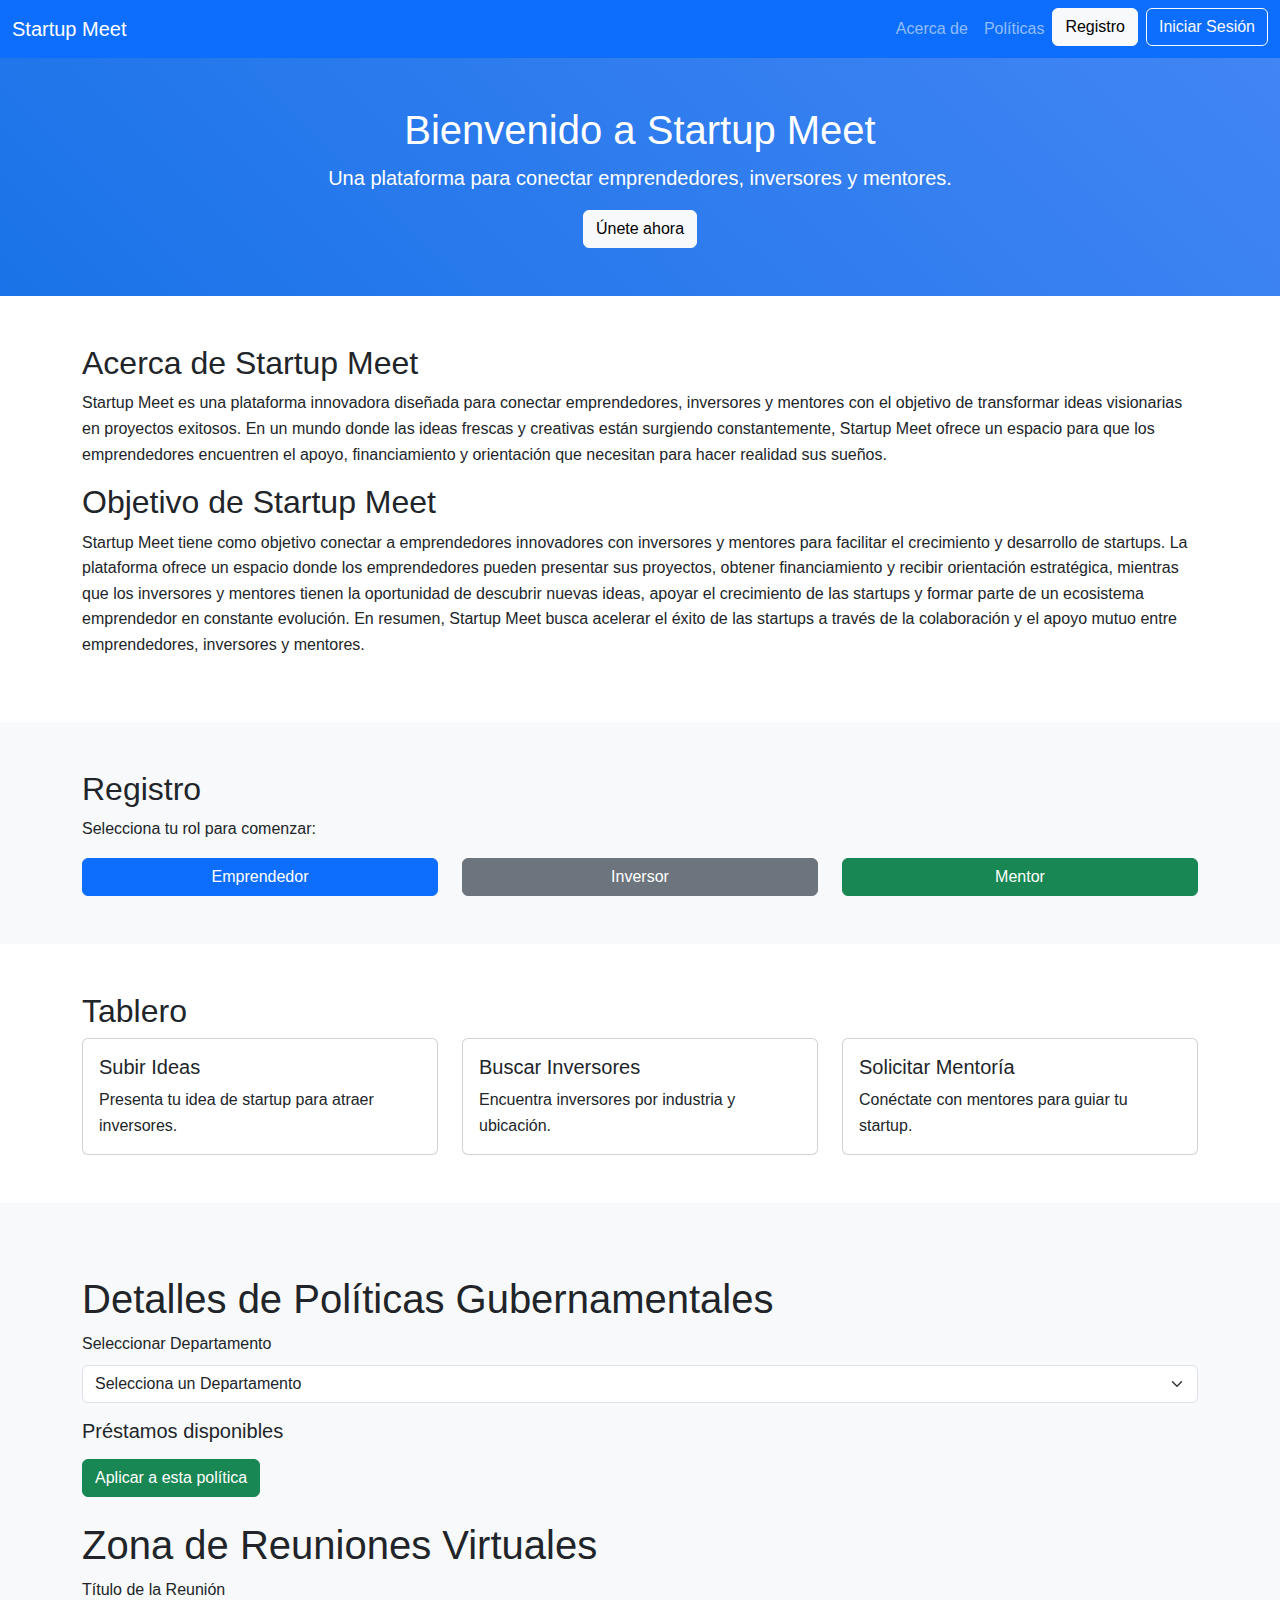
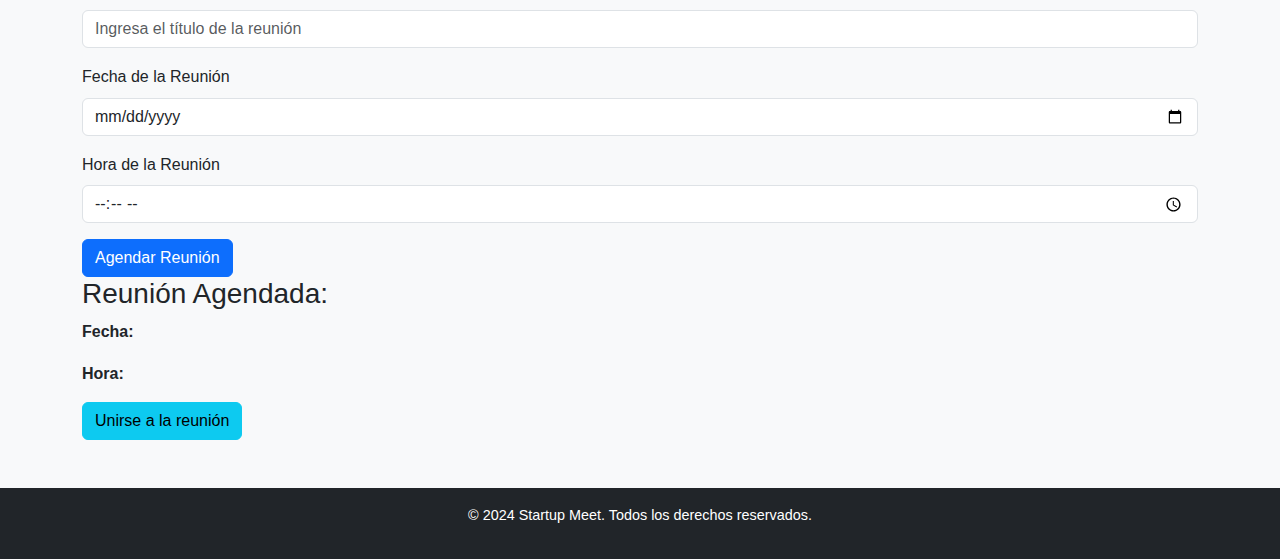
==== index.html @ 7f1f0b75 "first commit" ====
<!DOCTYPE html>
<html lang="es">
<head>
    <meta charset="UTF-8">
    <meta name="viewport" content="width=device-width, initial-scale=1.0">
    <title>Startup Meet</title>
    <link href="https://cdn.jsdelivr.net/npm/bootstrap@5.3.0/dist/css/bootstrap.min.css" rel="stylesheet">
    <link rel="stylesheet" href="./css/styles.css">
</head>
<body>
    <!-- Barra de navegación -->
    <nav class="navbar navbar-expand-lg navbar-dark bg-primary">
        <div class="container-fluid">
            <a class="navbar-brand" href="#">Startup Meet</a>
            <button class="navbar-toggler" type="button" data-bs-toggle="collapse" data-bs-target="#navbarNav">
                <span class="navbar-toggler-icon"></span>
            </button>
            <div class="collapse navbar-collapse" id="navbarNav">
                <ul class="navbar-nav ms-auto">
                    <li class="nav-item"><a class="nav-link" href="#about">Acerca de</a></li>
                    <li class="nav-item"><a class="nav-link" href="#policies">Políticas</a></li>
                    <li class="nav-item"><a class="btn btn-light" href="./html/registro.html">Registro</a></li>
                    <li class="nav-item"><a class="btn btn-outline-light ms-2" href="./html/login.html">Iniciar Sesión</a></li>
                </ul>
            </div>
        </div>
    </nav>

    <!-- Sección de inicio -->
    <header class="bg-primary text-white text-center py-5">
        <div class="container">
            <h1>Bienvenido a Startup Meet</h1>
            <p class="lead">Una plataforma para conectar emprendedores, inversores y mentores.</p>
            <a href="./html/registro.html" class="btn btn-light">Únete ahora</a>
        </div>
    </header>

    <!-- Sección Acerca de -->
    <section id="about" class="py-5">
        <div class="container">
            <h2>Acerca de Startup Meet</h2>
            <p>Startup Meet es una plataforma innovadora diseñada para conectar emprendedores, inversores y mentores con el objetivo de transformar ideas visionarias en proyectos exitosos. En un mundo donde las ideas frescas y creativas están surgiendo constantemente, Startup Meet ofrece un espacio para que los emprendedores encuentren el apoyo, financiamiento y orientación que necesitan para hacer realidad sus sueños.</p>
            <h2>Objetivo de Startup Meet</h2>
            <p>Startup Meet tiene como objetivo conectar a emprendedores innovadores con inversores y mentores para facilitar el crecimiento y desarrollo de startups. La plataforma ofrece un espacio donde los emprendedores pueden presentar sus proyectos, obtener financiamiento y recibir orientación estratégica, mientras que los inversores y mentores tienen la oportunidad de descubrir nuevas ideas, apoyar el crecimiento de las startups y formar parte de un ecosistema emprendedor en constante evolución. En resumen, Startup Meet busca acelerar el éxito de las startups a través de la colaboración y el apoyo mutuo entre emprendedores, inversores y mentores.</p>
        </div>
    </section>

    <!-- Sección de Registro -->
    <section id="register" class="py-5 bg-light">
        <div class="container">
            <h2>Registro</h2>
            <p>Selecciona tu rol para comenzar:</p>
            <div class="row">
                <div class="col-md-4">
                    <a href="./html/login.html"><button class="btn btn-primary w-100">Emprendedor</button></a>
                </div>
                <div class="col-md-4">
                    <a href="./html/login.html"><button class="btn btn-secondary w-100">Inversor</button></a>
                </div>
                <div class="col-md-4">
                    <a href="./html/login.html"><button class="btn btn-success w-100">Mentor</button></a>
                </div>
            </div>
        </div>
    </section>

    <!-- Sección de Tablero -->
    <section id="dashboard" class="py-5">
        <div class="container">
            <h2>Tablero</h2>
            <div class="row">
                <div class="col-md-4">
                    <div class="card">
                        <div class="card-body">
                            <h5 class="card-title">Subir Ideas</h5>
                            <p class="card-text">Presenta tu idea de startup para atraer inversores.</p>
                        </div>
                    </div>
                </div>
                <div class="col-md-4">
                    <div class="card">
                        <div class="card-body">
                            <h5 class="card-title">Buscar Inversores</h5>
                            <p class="card-text">Encuentra inversores por industria y ubicación.</p>
                        </div>
                    </div>
                </div>
                <div class="col-md-4">
                    <div class="card">
                        <div class="card-body">
                            <h5 class="card-title">Solicitar Mentoría</h5>
                            <p class="card-text">Conéctate con mentores para guiar tu startup.</p>
                        </div>
                    </div>
                </div>
            </div>
        </div>
    </section>

    <!-- Sección de Políticas -->
    <section id="policies" class="py-5 bg-light">
        <div class="container mt-4">
            <h1>Detalles de Políticas Gubernamentales</h1>
            <div class="mb-3">
                <label for="stateSelect" class="form-label">Seleccionar Departamento</label>
                <select id="stateSelect" class="form-select">
                    <option value="">Selecciona un Departamento</option>
                    <option value="nariño">Nariño</option>
                    <option value="cauca">Cauca</option>
                    <option value="valle">Valle del Cauca</option>
                    <!-- Agrega más estados según sea necesario -->
                </select>
            </div>
    
            <div id="policyDetails" class="policy-details">
                <h3 id="policyTitle"></h3>
                <p id="policyDescription"></p>
                <h5>Préstamos disponibles</h5>
                <ul id="loanList"></ul>
                <button id="applyPolicyButton" class="btn btn-success">Aplicar a esta política</button>
            </div>
        </div>
        <div class="container mt-4">
            <h1>Zona de Reuniones Virtuales</h1>
    
            <div class="mb-3">
                <label for="meetingTitle" class="form-label">Título de la Reunión</label>
                <input type="text" id="meetingTitle" class="form-control" placeholder="Ingresa el título de la reunión" required>
            </div>
    
            <div class="mb-3">
                <label for="meetingDate" class="form-label">Fecha de la Reunión</label>
                <input type="date" id="meetingDate" class="form-control" required>
            </div>
    
            <div class="mb-3">
                <label for="meetingTime" class="form-label">Hora de la Reunión</label>
                <input type="time" id="meetingTime" class="form-control" required>
            </div>
    
            <button id="scheduleMeetingButton" class="btn btn-primary">Agendar Reunión</button>
    
            <div id="meetingDetails" class="meeting-details">
                <h3>Reunión Agendada: <span id="meetingTitleDisplay"></span></h3>
                <p><strong>Fecha:</strong> <span id="meetingDateDisplay"></span></p>
                <p><strong>Hora:</strong> <span id="meetingTimeDisplay"></span></p>
                <a id="meetingLink" class="btn btn-info" href="#" target="_blank">Unirse a la reunión</a>
            </div>
        </div>
    </section>

    <!-- Pie de página -->
    <footer class="text-center py-3 bg-dark text-white">
        <p>&copy; 2024 Startup Meet. Todos los derechos reservados.</p>
    </footer>

    <script src="https://cdn.jsdelivr.net/npm/bootstrap@5.3.0/dist/js/bootstrap.bundle.min.js"></script>
    <script src="script.js"></script>
    <script src="./js/gubernamentales.js"></script>
    <script src="./js/zona.js"></script>

</body>
</html>
---- css/styles.css ----
body {
    font-family: 'Arial', sans-serif;
    line-height: 1.6;
}

header {
    background: linear-gradient(45deg, #1a73e8, #4285f4);
    color: white;
}

footer {
    font-size: 0.9rem;
}
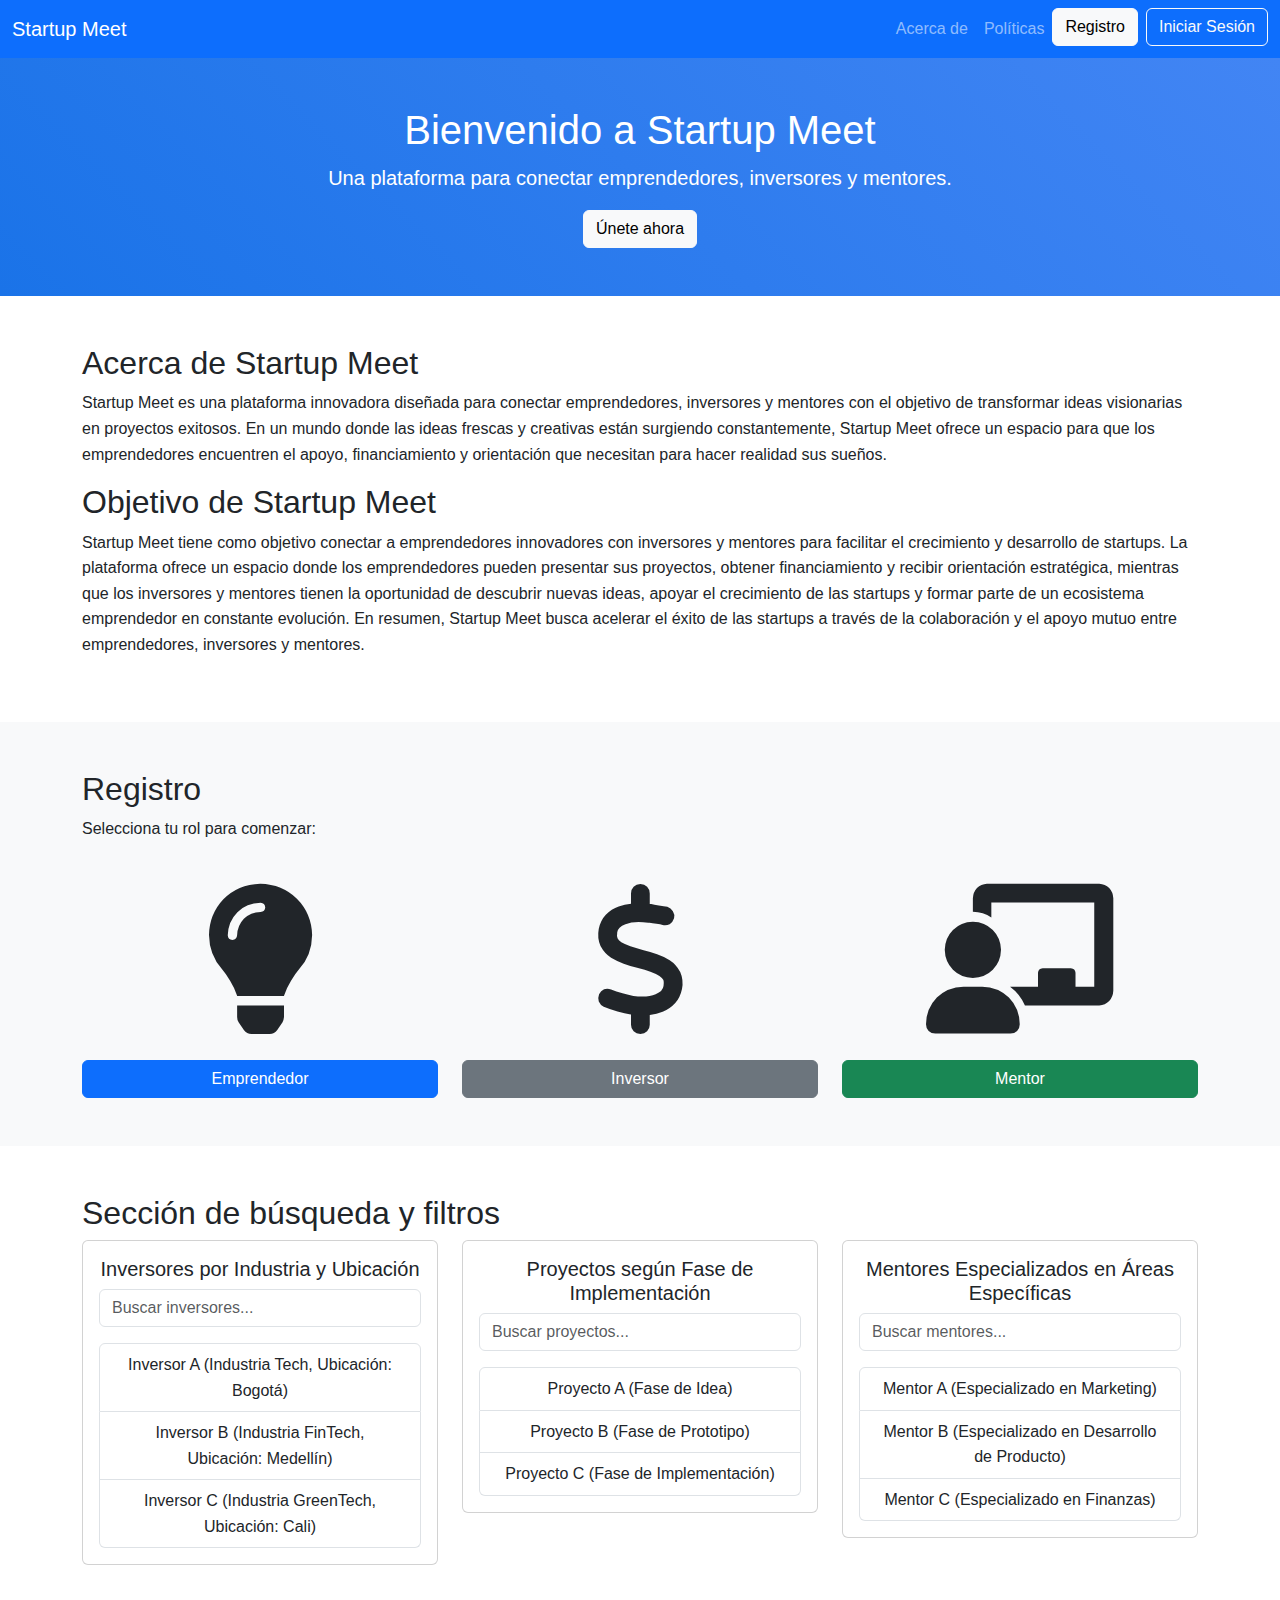
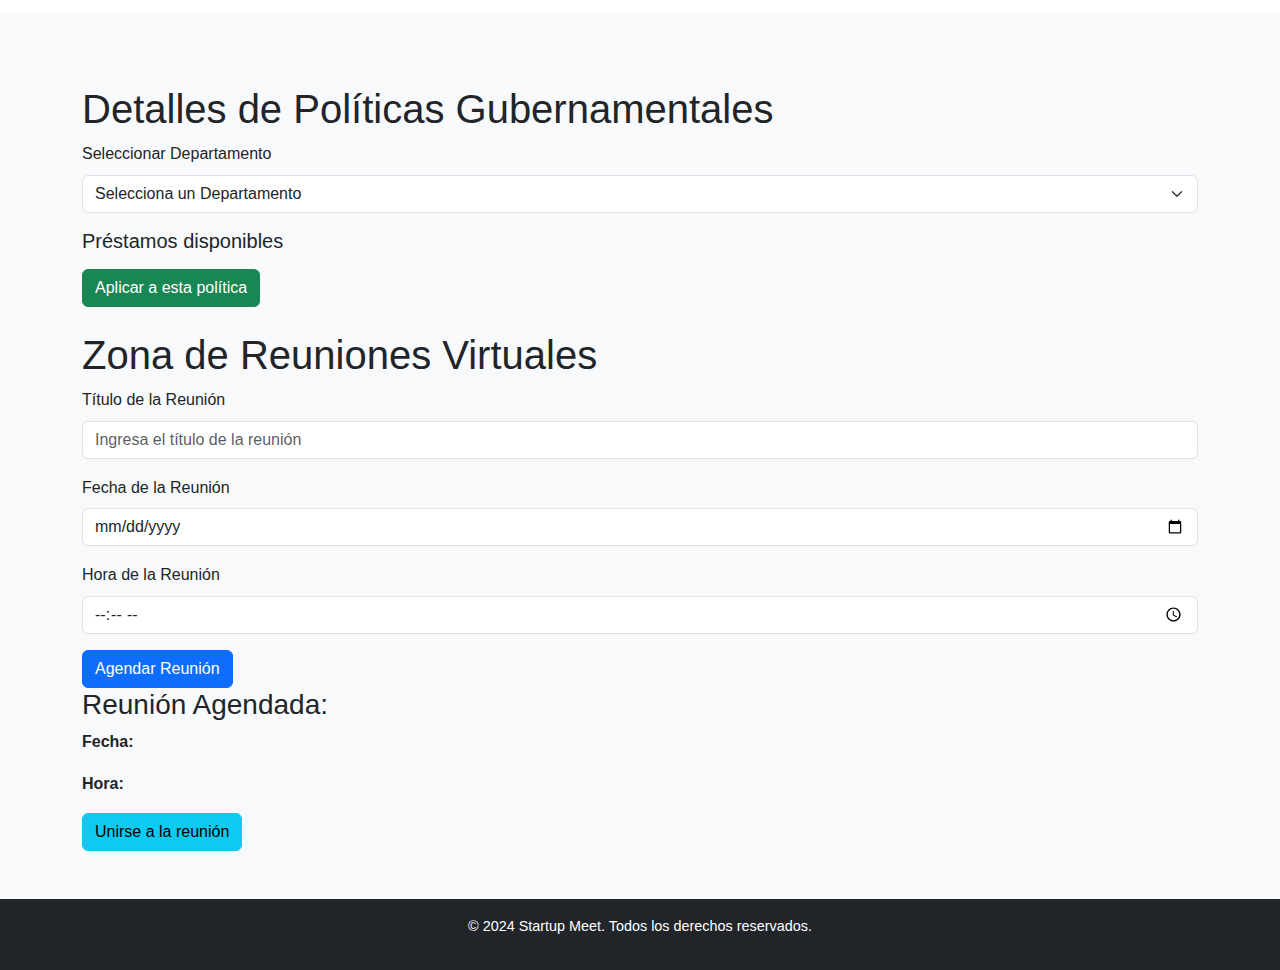
==== commit 44c4268c: "segunda actualizacion" ====
--- a/index.html
+++ b/index.html
@@ -5,7 +5,9 @@
     <meta name="viewport" content="width=device-width, initial-scale=1.0">
     <title>Startup Meet</title>
     <link href="https://cdn.jsdelivr.net/npm/bootstrap@5.3.0/dist/css/bootstrap.min.css" rel="stylesheet">
+    <link rel="stylesheet" href="https://cdnjs.cloudflare.com/ajax/libs/font-awesome/6.0.0-beta3/css/all.min.css">
     <link rel="stylesheet" href="./css/styles.css">
+    
 </head>
 <body>
     <!-- Barra de navegación -->
@@ -47,17 +49,20 @@
 
     <!-- Sección de Registro -->
     <section id="register" class="py-5 bg-light">
-        <div class="container">
+        <div class="container-lg container-register">
             <h2>Registro</h2>
             <p>Selecciona tu rol para comenzar:</p>
             <div class="row">
                 <div class="col-md-4">
+                    <i class="fas fa-lightbulb"></i>
                     <a href="./html/login.html"><button class="btn btn-primary w-100">Emprendedor</button></a>
                 </div>
                 <div class="col-md-4">
+                    <i class="fas fa-dollar-sign"></i>
                     <a href="./html/login.html"><button class="btn btn-secondary w-100">Inversor</button></a>
                 </div>
                 <div class="col-md-4">
+                    <i class="fas fa-chalkboard-teacher"></i>
                     <a href="./html/login.html"><button class="btn btn-success w-100">Mentor</button></a>
                 </div>
             </div>
@@ -67,29 +72,46 @@
     <!-- Sección de Tablero -->
     <section id="dashboard" class="py-5">
         <div class="container">
-            <h2>Tablero</h2>
+            <h2>Sección de búsqueda y filtros</h2>
             <div class="row">
+                <!-- Tarjeta de Inversores con filtro -->
                 <div class="col-md-4">
                     <div class="card">
                         <div class="card-body">
-                            <h5 class="card-title">Subir Ideas</h5>
-                            <p class="card-text">Presenta tu idea de startup para atraer inversores.</p>
+                            <h5 class="card-title">Inversores por Industria y Ubicación</h5>
+                            <input type="text" id="investors-search" class="form-control mb-3" placeholder="Buscar inversores...">
+                            <ul id="investors-list" class="list-group">
+                                <!-- Lista de inversores cargada dinámicamente -->
+                                <li class="list-group-item">Cargando inversores...</li>
+                            </ul>
                         </div>
                     </div>
                 </div>
+    
+                <!-- Tarjeta de Proyectos con filtro -->
                 <div class="col-md-4">
                     <div class="card">
                         <div class="card-body">
-                            <h5 class="card-title">Buscar Inversores</h5>
-                            <p class="card-text">Encuentra inversores por industria y ubicación.</p>
+                            <h5 class="card-title">Proyectos según Fase de Implementación</h5>
+                            <input type="text" id="projects-search" class="form-control mb-3" placeholder="Buscar proyectos...">
+                            <ul id="projects-list" class="list-group">
+                                <!-- Lista de proyectos cargada dinámicamente -->
+                                <li class="list-group-item">Cargando proyectos...</li>
+                            </ul>
                         </div>
                     </div>
                 </div>
+    
+                <!-- Tarjeta de Mentores con filtro -->
                 <div class="col-md-4">
                     <div class="card">
                         <div class="card-body">
-                            <h5 class="card-title">Solicitar Mentoría</h5>
-                            <p class="card-text">Conéctate con mentores para guiar tu startup.</p>
+                            <h5 class="card-title">Mentores Especializados en Áreas Específicas</h5>
+                            <input type="text" id="mentors-search" class="form-control mb-3" placeholder="Buscar mentores...">
+                            <ul id="mentors-list" class="list-group">
+                                <!-- Lista de mentores cargada dinámicamente -->
+                                <li class="list-group-item">Cargando mentores...</li>
+                            </ul>
                         </div>
                     </div>
                 </div>
@@ -158,6 +180,8 @@
     <script src="script.js"></script>
     <script src="./js/gubernamentales.js"></script>
     <script src="./js/zona.js"></script>
+    <script src="./js/lista.js"></script>
+
 
 </body>
 </html>
--- a/css/styles.css
+++ b/css/styles.css
@@ -11,3 +11,19 @@
 footer {
     font-size: 0.9rem;
 }
+
+
+/* Asegura que los íconos sean más grandes y centrados */
+.fas {
+    
+    font-size: 150px;
+    justify-content: center;
+    text-align: center;
+    margin-bottom: 26px;
+    margin-top: 26px;
+}
+
+.col-md-4 {
+    text-align: center;
+}
+/* Opcional: Para centrar los botones dentro de las columnas */
